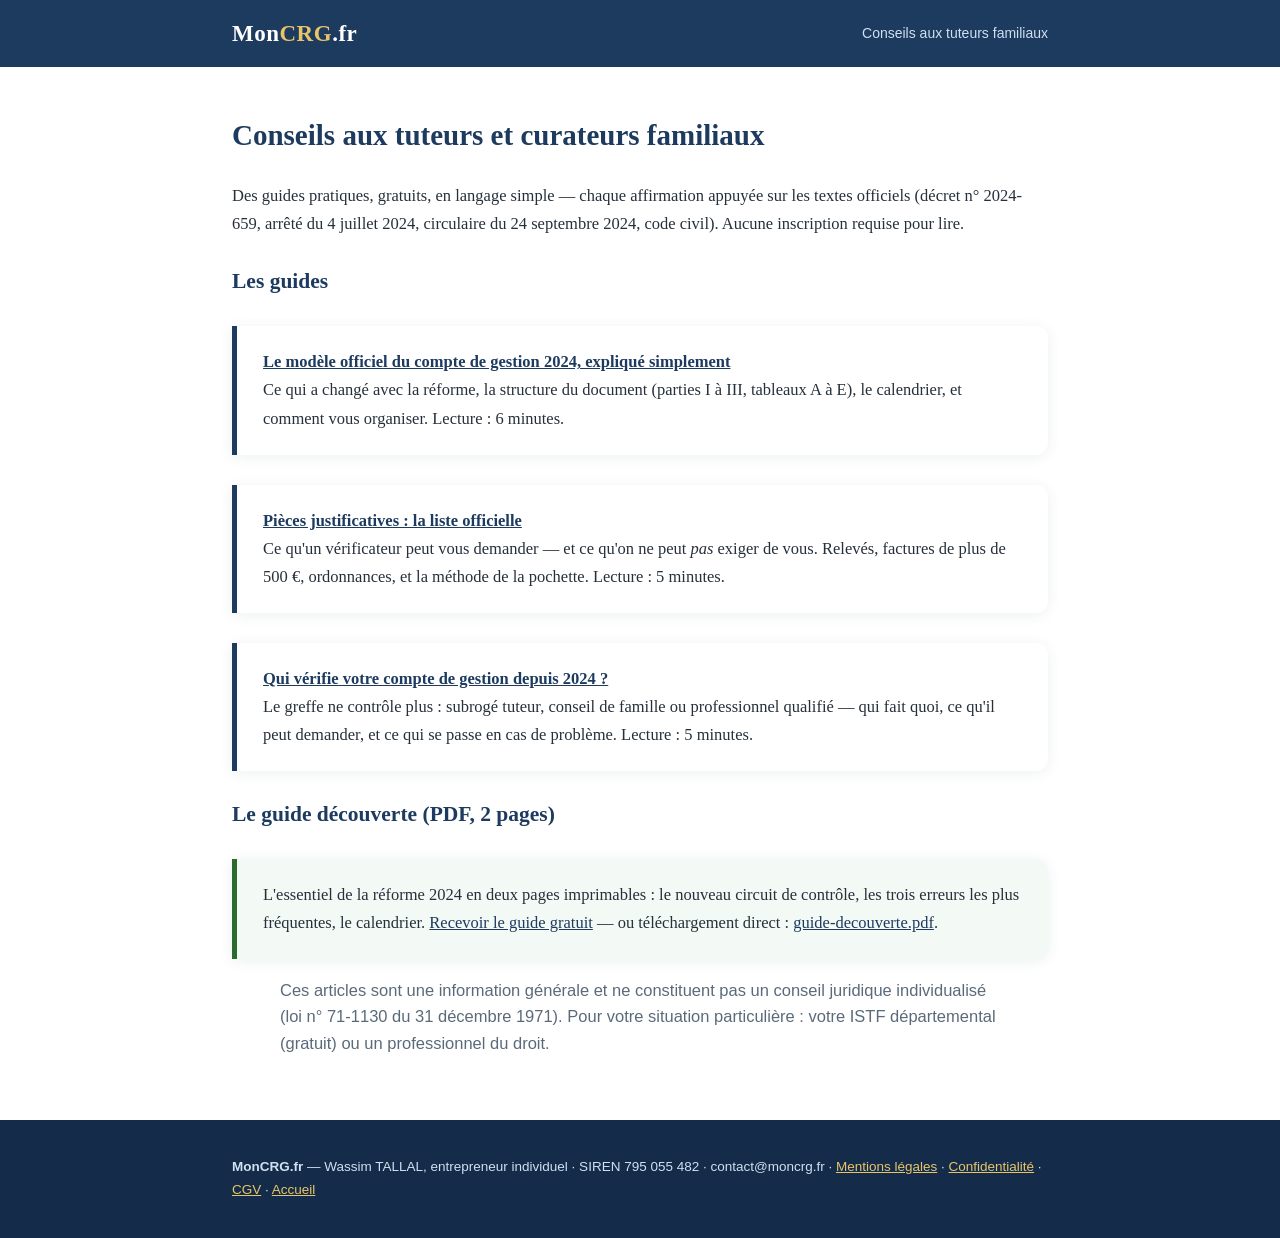
==== conseils/index.html @ 79ce098b "SEO pack: article 3 (qui verifie les comptes), hub /conseils/, JSON-LD (Org+WebSite+SoftwareApplicat" ====
<!DOCTYPE html>
<html lang="fr">
<head>
<meta charset="UTF-8">
<meta name="viewport" content="width=device-width, initial-scale=1.0">
<title>Conseils aux tuteurs et curateurs familiaux | MonCRG</title>
<meta name="description" content="Guides pratiques gratuits pour les tuteurs et curateurs familiaux : modèle officiel du compte de gestion 2024, pièces justificatives, contrôle des comptes. En langage simple, sources officielles.">
<link rel="canonical" href="https://moncrg.fr/conseils/">
<link rel="stylesheet" href="../style.css">
<link rel="icon" type="image/png" sizes="32x32" href="../favicon-32.png">
<link rel="apple-touch-icon" href="../apple-touch-icon.png">
<meta property="og:type" content="website">
<meta property="og:title" content="Conseils aux tuteurs et curateurs familiaux">
<meta property="og:description" content="Guides pratiques gratuits : modèle officiel 2024, pièces justificatives, contrôle des comptes. En langage simple, sources officielles.">
<meta property="og:url" content="https://moncrg.fr/conseils/">
<meta property="og:image" content="https://moncrg.fr/og-image.png">
<meta property="og:locale" content="fr_FR">
<script defer src="https://cloud.umami.is/script.js" data-website-id="9338670e-f9f8-4c94-a887-c5fe9460c493"></script>
<script type="application/ld+json">
{
  "@context": "https://schema.org",
  "@type": "CollectionPage",
  "name": "Conseils aux tuteurs et curateurs familiaux",
  "url": "https://moncrg.fr/conseils/",
  "inLanguage": "fr-FR",
  "isPartOf": {"@type": "WebSite", "name": "MonCRG.fr", "url": "https://moncrg.fr/"}
}
</script>
</head>
<body>

<header>
  <div class="wrap">
    <a href="../index.html" class="logo">Mon<span>CRG</span>.fr</a>
    <div class="head-note">Conseils aux tuteurs familiaux</div>
  </div>
</header>

<main class="legal">
  <div class="wrap">
    <h1>Conseils aux tuteurs et curateurs familiaux</h1>
    <p>Des guides pratiques, gratuits, en langage simple — chaque affirmation appuyée sur les
    textes officiels (décret n°&nbsp;2024-659, arrêté du 4&nbsp;juillet 2024, circulaire du
    24&nbsp;septembre 2024, code civil). Aucune inscription requise pour lire.</p>

    <h2>Les guides</h2>

    <div class="encadre">
      <p><strong><a href="modele-officiel-compte-de-gestion.html">Le modèle officiel du compte de
      gestion 2024, expliqué simplement</a></strong><br>
      Ce qui a changé avec la réforme, la structure du document (parties I à III, tableaux A à E),
      le calendrier, et comment vous organiser. Lecture&nbsp;: 6 minutes.</p>
    </div>

    <div class="encadre">
      <p><strong><a href="pieces-justificatives-compte-de-gestion.html">Pièces justificatives&nbsp;:
      la liste officielle</a></strong><br>
      Ce qu'un vérificateur peut vous demander — et ce qu'on ne peut <em>pas</em> exiger de vous.
      Relevés, factures de plus de 500&nbsp;€, ordonnances, et la méthode de la pochette.
      Lecture&nbsp;: 5 minutes.</p>
    </div>

    <div class="encadre">
      <p><strong><a href="qui-verifie-comptes-tutelle.html">Qui vérifie votre compte de gestion
      depuis 2024&nbsp;?</a></strong><br>
      Le greffe ne contrôle plus&nbsp;: subrogé tuteur, conseil de famille ou professionnel qualifié —
      qui fait quoi, ce qu'il peut demander, et ce qui se passe en cas de problème.
      Lecture&nbsp;: 5 minutes.</p>
    </div>

    <h2>Le guide découverte (PDF, 2 pages)</h2>
    <div class="encadre vert">
      <p>L'essentiel de la réforme 2024 en deux pages imprimables&nbsp;: le nouveau circuit de
      contrôle, les trois erreurs les plus fréquentes, le calendrier.
      <a href="../index.html?utm_source=site&utm_medium=conseils-hub&utm_campaign=guide">Recevoir le
      guide gratuit</a> — ou téléchargement direct&nbsp;:
      <a href="../guide-decouverte.pdf">guide-decouverte.pdf</a>.</p>
    </div>

    <p class="references" style="text-align:left">Ces articles sont une information générale et ne
    constituent pas un conseil juridique individualisé (loi n°&nbsp;71-1130 du 31 décembre 1971).
    Pour votre situation particulière&nbsp;: votre ISTF départemental (gratuit) ou un professionnel
    du droit.</p>
  </div>
</main>

<footer>
  <div class="wrap">
    <div><strong>MonCRG.fr</strong> — Wassim TALLAL, entrepreneur individuel · SIREN 795&nbsp;055&nbsp;482 ·
    contact@moncrg.fr · <a href="../mentions-legales.html">Mentions légales</a> ·
    <a href="../confidentialite.html">Confidentialité</a> · <a href="../cgv.html">CGV</a> ·
    <a href="../index.html">Accueil</a></div>
  </div>
</footer>

</body>
</html>
---- style.css ----
:root {
  --bleu: #1d3a5f;
  --bleu-fonce: #142c4a;
  --bleu-clair: #f0f5fb;
  --accent: #b8860b;
  --accent-clair: #fdf6e3;
  --vert: #2a6b2e;
  --vert-fonce: #1f5323;
  --texte: #26303b;
  --gris: #5b6a7a;
  --bord: #dfe8f2;
  --ombre: 0 2px 14px rgba(29, 58, 95, 0.08);
}
* { margin: 0; padding: 0; box-sizing: border-box; }
html { scroll-behavior: smooth; }
body {
  font-family: Georgia, 'Times New Roman', serif;
  color: var(--texte);
  line-height: 1.7;
  font-size: 18.5px; /* public 50-75 ans : gros caractères, fort contraste */
  background: #fff;
}
.wrap { max-width: 860px; margin: 0 auto; padding: 0 22px; }

/* ---------- Pictogrammes ---------- */
.ico {
  width: 60px; height: 60px; border-radius: 50%;
  background: var(--bleu-clair); color: var(--bleu);
  display: flex; align-items: center; justify-content: center;
  margin-bottom: 14px;
}
.ico svg { width: 30px; height: 30px; fill: none; stroke: currentColor; stroke-width: 1.7; stroke-linecap: round; stroke-linejoin: round; }
.ico.petit { width: 48px; height: 48px; margin: 0 auto 10px; }
.ico.petit svg { width: 24px; height: 24px; }

/* ---------- Header ---------- */
header { background: var(--bleu); color: #fff; padding: 14px 0; }
header .wrap { display: flex; justify-content: space-between; align-items: center; gap: 12px; }
header a { color: #fff; text-decoration: none; }
.logo { font-weight: bold; font-size: 23px; letter-spacing: 0.5px; }
.logo span { color: #e8c469; }
.head-note { font-family: Helvetica, Arial, sans-serif; font-size: 14px; color: #cfe0f0; }
.cta-mini {
  font-family: Helvetica, Arial, sans-serif; font-size: 15px; font-weight: bold;
  border: 1.5px solid #e8c469; color: #e8c469; border-radius: 24px;
  padding: 8px 18px; white-space: nowrap;
}
.cta-mini:hover { background: #e8c469; color: var(--bleu); }

/* ---------- Héro ---------- */
.hero {
  background: linear-gradient(180deg, var(--bleu-clair) 0%, #fafcfe 100%);
  padding: 58px 0 50px; text-align: center;
  border-bottom: 1px solid var(--bord);
}
.hero h1 { font-size: 36px; color: var(--bleu); line-height: 1.25; margin-bottom: 20px; }
.hero p.sous { font-size: 20.5px; color: var(--gris); max-width: 680px; margin: 0 auto 30px; }
.hero p.sous strong { color: var(--texte); }
.badge-reforme {
  display: inline-block; background: #fff; border: 1px solid var(--accent);
  color: #8a6508; border-radius: 22px; padding: 7px 20px;
  font-size: 15px; margin-bottom: 24px; font-family: Helvetica, Arial, sans-serif;
}
br.lg { display: inline; }

/* ---------- Boutons ---------- */
.cta {
  display: inline-block; background: var(--vert); color: #fff;
  font-family: Helvetica, Arial, sans-serif; font-size: 20px; font-weight: bold;
  padding: 18px 40px; border-radius: 10px; text-decoration: none;
  box-shadow: 0 4px 14px rgba(46, 125, 50, 0.3);
  transition: background 0.15s ease;
}
.cta:hover { background: var(--vert-fonce); }
.cta.secondaire { background: #fff; color: var(--vert); border: 2px solid var(--vert); box-shadow: none; }
.badges { display: flex; gap: 10px; justify-content: center; flex-wrap: wrap; margin-top: 20px; }
.badges span {
  background: #fff; border: 1px solid var(--bord); border-radius: 18px;
  padding: 7px 16px; font-size: 14px; font-family: Helvetica, Arial, sans-serif; color: var(--bleu);
}
.stripe-note { font-size: 14px; color: var(--gris); margin-top: 14px; font-family: Helvetica, Arial, sans-serif; max-width: 540px; margin-left: auto; margin-right: auto; }
.stripe-note a { color: var(--bleu); }

/* ---------- Sections ---------- */
section { padding: 56px 0; }
section.alt { background: var(--bleu-clair); }
h2 { color: var(--bleu); font-size: 29px; line-height: 1.3; margin-bottom: 20px; }
h2.centre { text-align: center; }
h2.centre::after {
  content: ""; display: block; width: 56px; height: 3px;
  background: var(--accent); margin: 14px auto 0; border-radius: 2px;
}
.sous-titre { text-align: center; color: var(--gris); max-width: 600px; margin: -6px auto 10px; }
h3 { color: var(--bleu); font-size: 20.5px; margin: 0 0 8px; line-height: 1.35; }
p + p { margin-top: 12px; }
.centre { text-align: center; }
.transition { text-align: center; font-size: 20px; max-width: 640px; margin: 34px auto 0; color: var(--gris); }
.transition strong { color: var(--bleu); }
.references {
  font-family: Helvetica, Arial, sans-serif; font-size: 13.5px; color: var(--gris);
  margin-top: 18px; text-align: center; max-width: 720px; margin-left: auto; margin-right: auto;
  line-height: 1.6;
}

/* ---------- Cartes en grille ---------- */
.cards3 { display: grid; grid-template-columns: repeat(3, 1fr); gap: 22px; margin-top: 32px; }
.card {
  background: #fff; border: 1px solid var(--bord); border-radius: 14px;
  padding: 26px 24px; box-shadow: var(--ombre);
}
.card p { font-size: 16.5px; color: var(--gris); }
.card p strong, .card p em { color: var(--texte); }
.card p a { color: var(--bleu); }
.num {
  font-family: Helvetica, Arial, sans-serif; font-size: 13.5px; font-weight: bold;
  color: var(--accent); text-transform: uppercase; letter-spacing: 1px; margin-bottom: 4px;
}

/* ---------- Avant / Après ---------- */
.avant-apres { display: grid; grid-template-columns: 1fr 1fr; gap: 22px; margin-top: 30px; }
.aa-col { background: #fff; border: 1px solid var(--bord); border-radius: 14px; padding: 24px; }
.aa-col.apres { border: 2px solid var(--bleu); box-shadow: var(--ombre); }
.aa-titre {
  font-family: Helvetica, Arial, sans-serif; font-weight: bold; font-size: 14px;
  text-transform: uppercase; letter-spacing: 1px; color: var(--gris); margin-bottom: 10px;
}
.aa-col.apres .aa-titre { color: var(--accent); }
.aa-col p { font-size: 17px; }

/* ---------- Frise verticale « vos 79 € » ---------- */
.vtl { max-width: 640px; margin: 34px auto 0; position: relative; }
.vtl::before {
  content: ""; position: absolute; left: 29px; top: 30px; bottom: 30px;
  width: 2px; background: var(--bord);
}
.vtl-item { display: flex; gap: 20px; position: relative; padding-bottom: 30px; }
.vtl-item:last-child { padding-bottom: 0; }
.vtl-ico {
  flex-shrink: 0; width: 60px; height: 60px; border-radius: 50%;
  background: #fff; border: 2px solid var(--bleu); color: var(--bleu);
  display: flex; align-items: center; justify-content: center; z-index: 1;
}
.vtl-ico svg { width: 28px; height: 28px; fill: none; stroke: currentColor; stroke-width: 1.7; stroke-linecap: round; stroke-linejoin: round; }
.vtl-corps { background: #fff; border: 1px solid var(--bord); border-radius: 14px; padding: 20px 24px; box-shadow: var(--ombre); flex: 1; }
.vtl-corps p { font-size: 16.5px; color: var(--gris); }
.vtl-corps p strong { color: var(--texte); }
.quand {
  font-family: Helvetica, Arial, sans-serif; font-weight: bold; color: var(--accent);
  font-size: 14px; text-transform: uppercase; letter-spacing: 0.8px; margin-bottom: 4px;
}

/* ---------- Carte prix ---------- */
.prix-carte {
  background: #fff; border: 2px solid var(--vert); border-radius: 16px;
  max-width: 520px; margin: 40px auto 0; padding: 34px 30px; text-align: center;
  box-shadow: 0 6px 24px rgba(29, 58, 95, 0.12);
}
.prix-carte .prix { font-size: 50px; color: var(--bleu); font-weight: bold; line-height: 1.1; }
.prix-carte .prix small { font-size: 18px; color: var(--gris); font-weight: normal; }
.prix-carte ul { text-align: left; margin: 20px 0 24px; }
.compteur { font-family: Helvetica, Arial, sans-serif; font-size: 15px; color: var(--accent); font-weight: bold; margin-bottom: 16px; }
ul.points { list-style: none; }
ul.points li { padding: 9px 0 9px 34px; position: relative; font-size: 17px; }
ul.points li::before { content: "✓"; color: var(--vert); font-weight: bold; position: absolute; left: 0; font-size: 20px; }
ul.points li a { color: var(--bleu); }

/* ---------- Garanties ---------- */
.garanties-grid {
  display: grid; grid-template-columns: repeat(3, 1fr); gap: 18px;
  max-width: 760px; margin: 34px auto 0; text-align: center;
}
.gar { background: #fff; border: 1px solid var(--bord); border-radius: 14px; padding: 22px 18px; }
.gar .ico { color: var(--vert); background: #f3f9f4; }
.gar p { font-size: 15px; font-family: Helvetica, Arial, sans-serif; color: var(--gris); line-height: 1.55; }
.gar p strong { color: var(--texte); font-size: 16px; }

/* ---------- Encadrés ---------- */
.encadre {
  background: #fff; border-left: 5px solid var(--bleu); padding: 22px 26px;
  margin-top: 30px; border-radius: 0 12px 12px 0; box-shadow: var(--ombre);
}
.encadre.vert { border-left-color: var(--vert); background: #f3f9f4; }
section.alt .encadre { background: #fff; }
section:not(.alt) .encadre { background: var(--bleu-clair); box-shadow: none; }

/* ---------- Fondateur ---------- */
.fondateur { display: flex; gap: 28px; align-items: flex-start; max-width: 720px; margin: 28px auto 0; }
.fondateur img {
  width: 132px; height: 132px; border-radius: 50%; object-fit: cover;
  background: #ccd5e0; flex-shrink: 0; border: 4px solid var(--bleu-clair);
  box-shadow: var(--ombre);
}
.mention-ei { font-size: 15px; color: var(--gris); font-family: Helvetica, Arial, sans-serif; }

/* ---------- Cadeau ---------- */
.section-cadeau { border-top: 3px solid var(--accent); background: #fafcfe; }
.section-cadeau p { max-width: 720px; margin-left: auto; margin-right: auto; }

/* ---------- FAQ ---------- */
.faq dl { max-width: 760px; margin: 0 auto; }
.faq dt {
  font-weight: bold; color: var(--bleu); margin-top: 26px; font-size: 19px;
  padding-top: 20px; border-top: 1px solid var(--bord);
}
.faq dt:first-of-type { border-top: none; padding-top: 0; }
.faq dd { margin-top: 8px; color: var(--gris); }
.faq dd strong { color: var(--texte); }
.faq dd a { color: var(--bleu); }
.retenue {
  background: var(--bleu-clair); border: 1px dashed #b9cade; border-radius: 12px;
  padding: 24px; margin: 36px auto 0; max-width: 640px;
}
.retenue label { font-weight: bold; color: var(--bleu); display: block; margin-bottom: 12px; }
.retenue input[type=text] {
  width: 100%; padding: 13px; font-size: 16px; border: 1px solid #b9cade;
  border-radius: 8px; font-family: Georgia, serif; background: #fff;
}
.retenue button { margin-top: 12px; }

/* ---------- Capture guide ---------- */
.capture {
  background: #fff; border: 1px solid var(--bord); border-radius: 14px;
  padding: 26px; margin-top: 28px; box-shadow: var(--ombre);
  max-width: 680px; margin-left: auto; margin-right: auto;
}

/* ---------- Pied de page ---------- */
footer { background: var(--bleu-fonce); color: #cfe0f0; padding: 36px 0; font-size: 13.5px; font-family: Helvetica, Arial, sans-serif; }
footer a { color: #e8c469; }
.disclaimer { margin-top: 14px; line-height: 1.6; color: #9fb4ca; }

/* ---------- Pages légales ---------- */
main.legal { padding: 44px 0 64px; }
main.legal h1 { color: var(--bleu); font-size: 29px; margin-bottom: 22px; }
main.legal h2 { font-size: 21.5px; margin-top: 30px; }
main.legal p, main.legal li { font-size: 16.5px; }
main.legal ul, main.legal ol { padding-left: 24px; margin-top: 8px; }
main.legal a { color: var(--bleu); }
main.legal .todo { background: var(--accent-clair); border: 1px dashed var(--accent); padding: 10px 14px; border-radius: 6px; font-family: Helvetica, Arial, sans-serif; font-size: 14px; }

/* ---------- Mobile ---------- */
@media (max-width: 700px) {
  body { font-size: 17.5px; }
  .hero { padding: 40px 0 36px; }
  .hero h1 { font-size: 26.5px; }
  .hero p.sous { font-size: 18px; }
  br.lg { display: none; }
  h2 { font-size: 24px; }
  section { padding: 42px 0; }
  .cards3, .avant-apres, .garanties-grid { grid-template-columns: 1fr; }
  .fondateur { flex-direction: column; align-items: center; text-align: left; }
  .fondateur img { width: 120px; height: 120px; }
  .cta { display: block; text-align: center; padding: 17px 20px; }
  .cta.secondaire { display: inline-block; }
  .cta-mini { font-size: 13.5px; padding: 7px 13px; }
  .vtl::before { left: 24px; }
  .vtl-item { gap: 14px; }
  .vtl-ico { width: 50px; height: 50px; }
  .vtl-ico svg { width: 24px; height: 24px; }
  .prix-carte { padding: 26px 20px; }
}
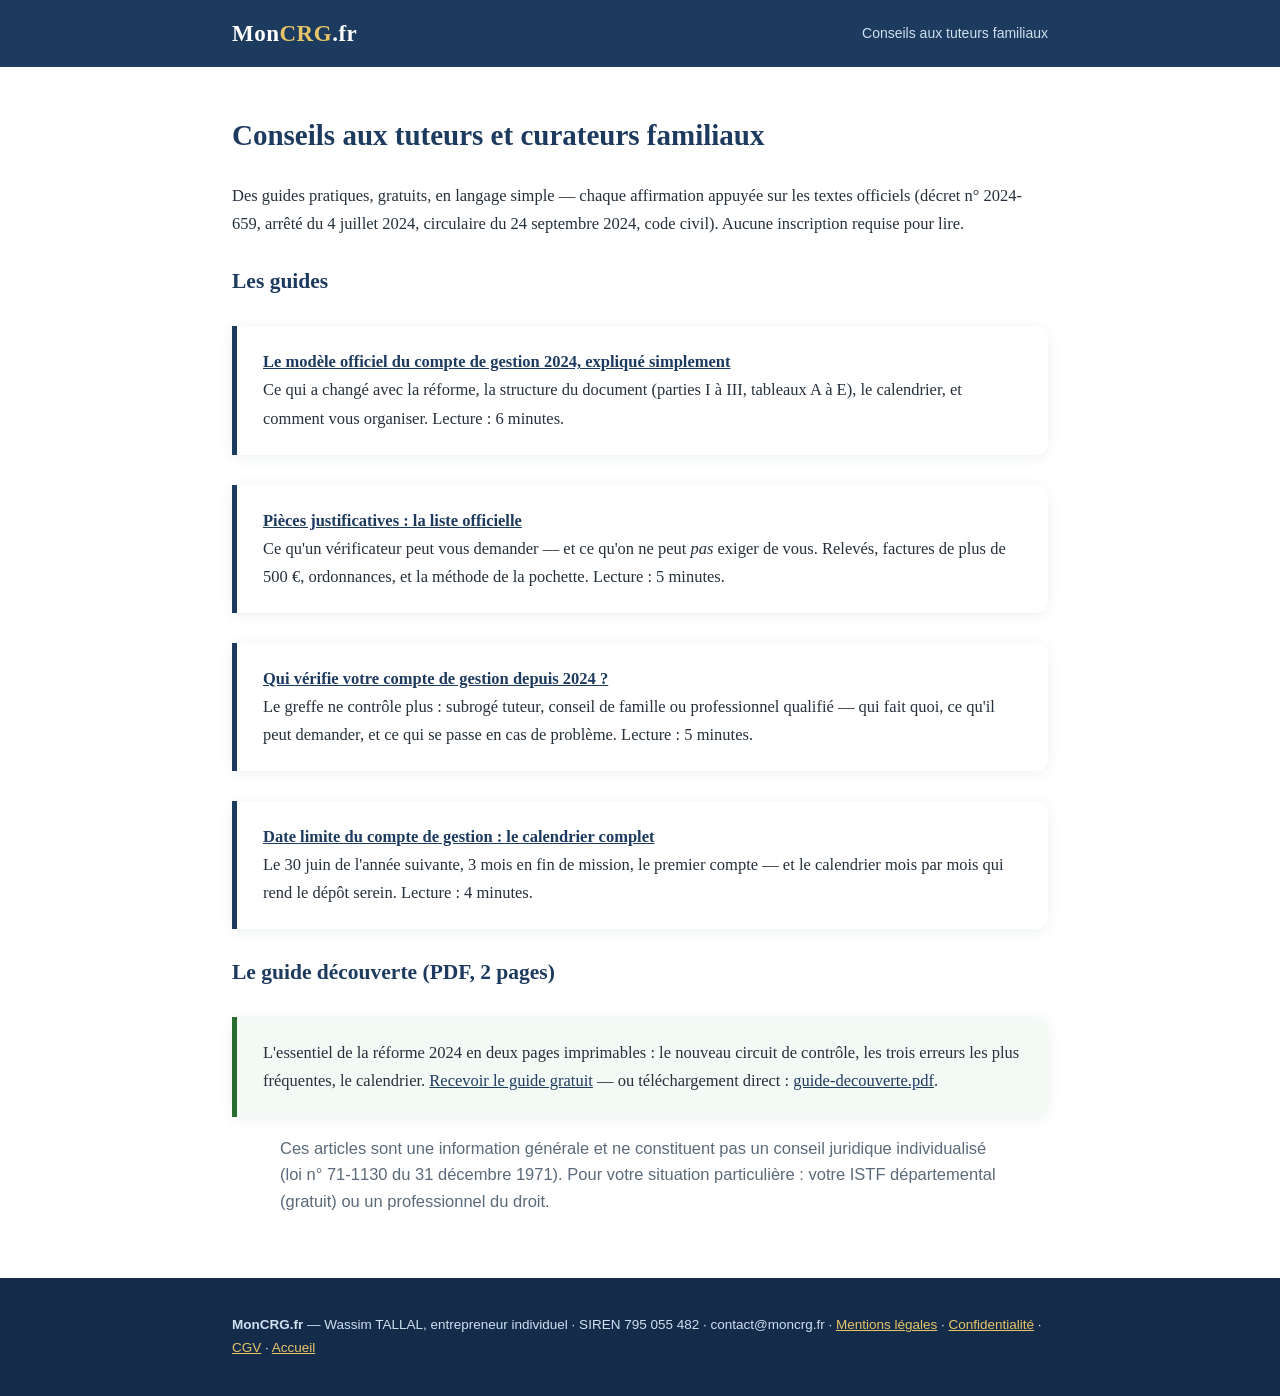
==== commit 6eda851b: "SEO article 4: date limite du compte de gestion (calendrier complet) + hub + sitemap Co-Authored-By:" ====
--- a/conseils/index.html
+++ b/conseils/index.html
@@ -68,6 +68,13 @@
       Lecture&nbsp;: 5 minutes.</p>
     </div>
 
+    <div class="encadre">
+      <p><strong><a href="date-limite-compte-de-gestion.html">Date limite du compte de
+      gestion&nbsp;: le calendrier complet</a></strong><br>
+      Le 30 juin de l'année suivante, 3 mois en fin de mission, le premier compte — et le
+      calendrier mois par mois qui rend le dépôt serein. Lecture&nbsp;: 4 minutes.</p>
+    </div>
+
     <h2>Le guide découverte (PDF, 2 pages)</h2>
     <div class="encadre vert">
       <p>L'essentiel de la réforme 2024 en deux pages imprimables&nbsp;: le nouveau circuit de
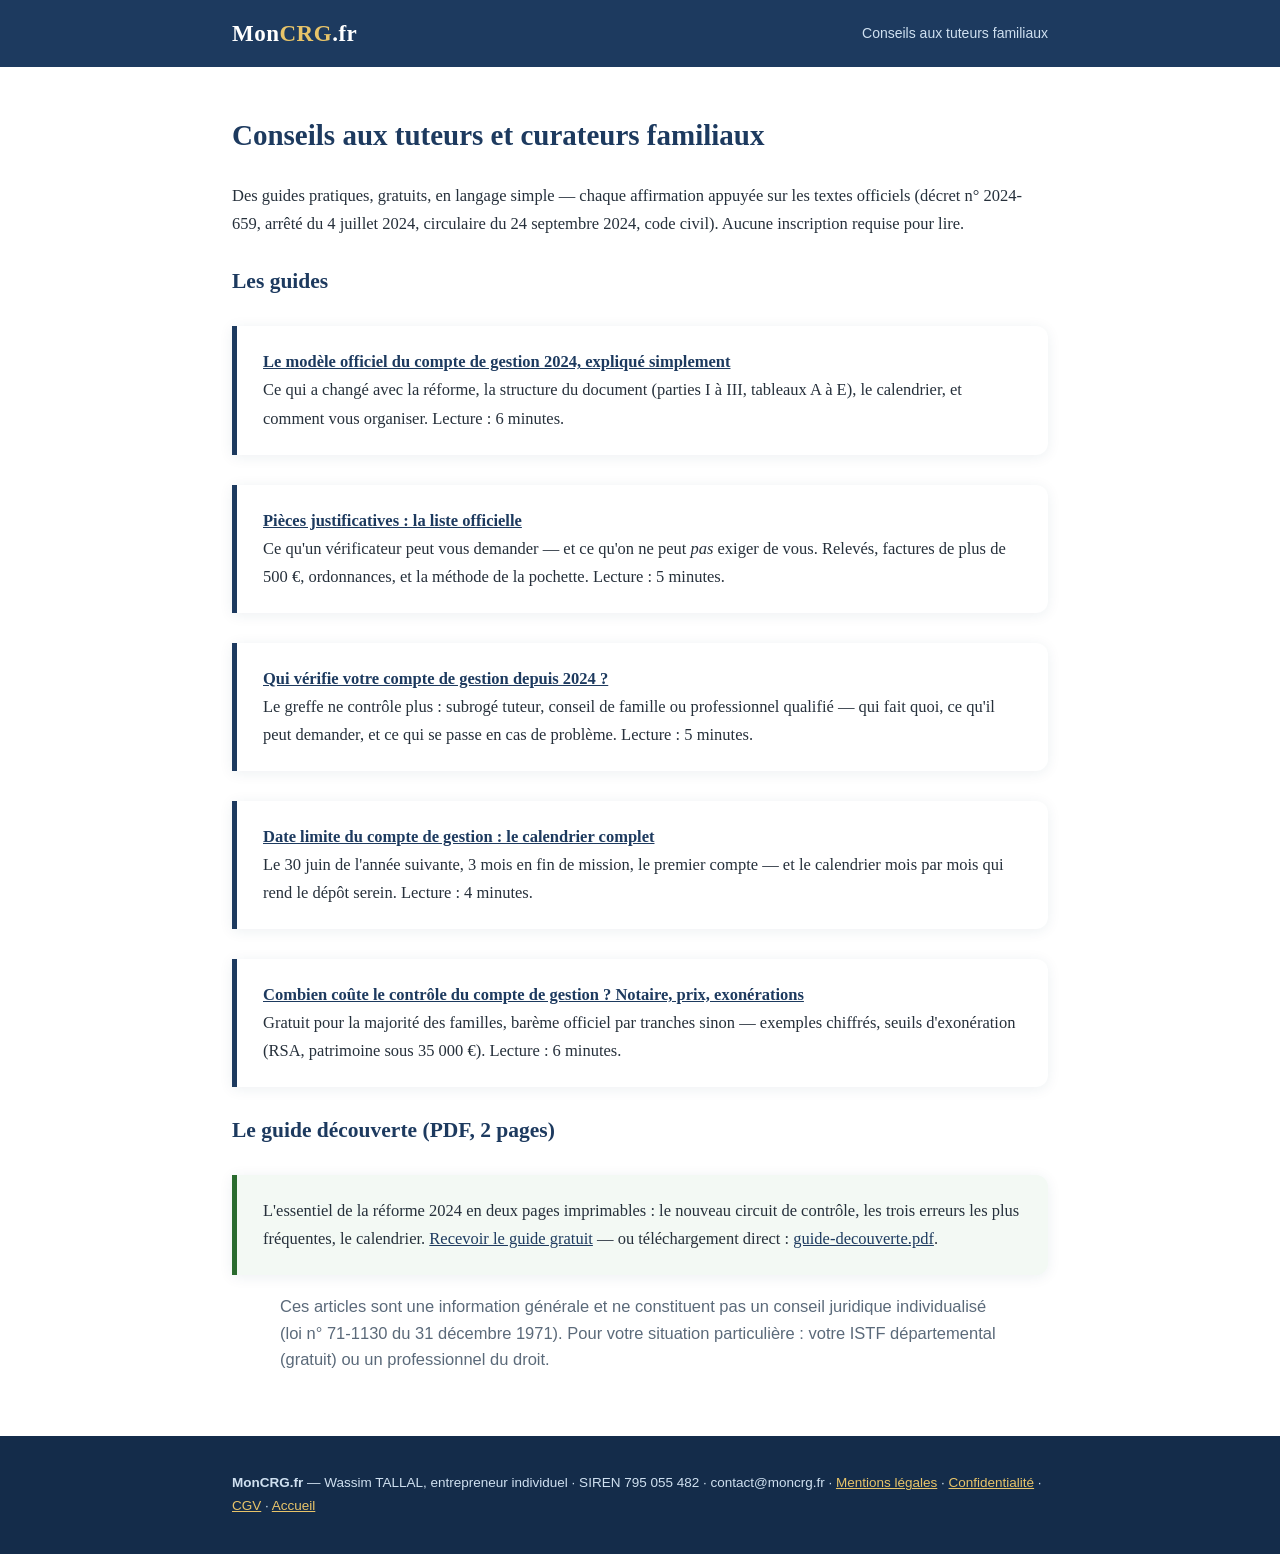
==== commit a213070a: "Ajoute article 5 (cout controle notaire) au hub /conseils/" ====
--- a/conseils/index.html
+++ b/conseils/index.html
@@ -75,6 +75,14 @@
       calendrier mois par mois qui rend le dépôt serein. Lecture&nbsp;: 4 minutes.</p>
     </div>
 
+    <div class="encadre">
+      <p><strong><a href="cout-controle-compte-gestion-notaire.html">Combien coûte le contrôle du
+      compte de gestion&nbsp;? Notaire, prix, exonérations</a></strong><br>
+      Gratuit pour la majorité des familles, barème officiel par tranches sinon — exemples
+      chiffrés, seuils d'exonération (RSA, patrimoine sous 35&nbsp;000&nbsp;€).
+      Lecture&nbsp;: 6 minutes.</p>
+    </div>
+
     <h2>Le guide découverte (PDF, 2 pages)</h2>
     <div class="encadre vert">
       <p>L'essentiel de la réforme 2024 en deux pages imprimables&nbsp;: le nouveau circuit de
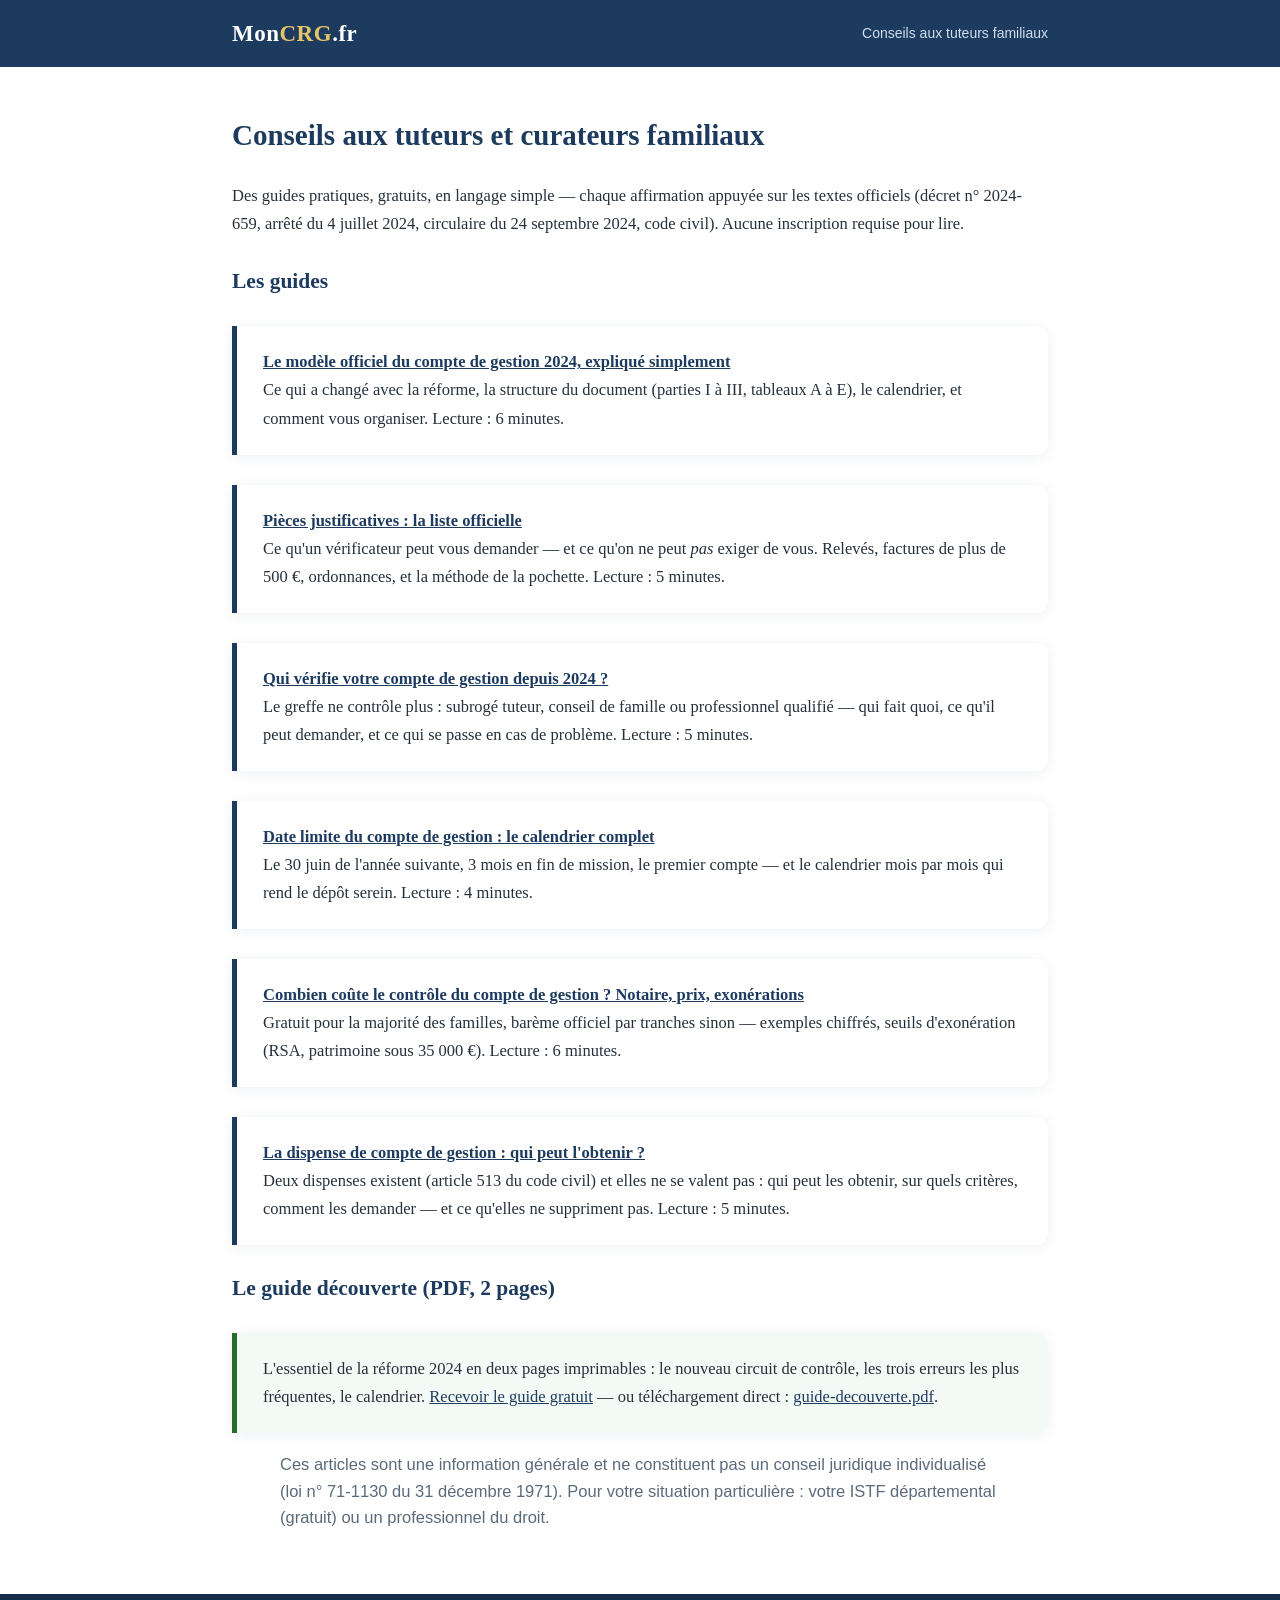
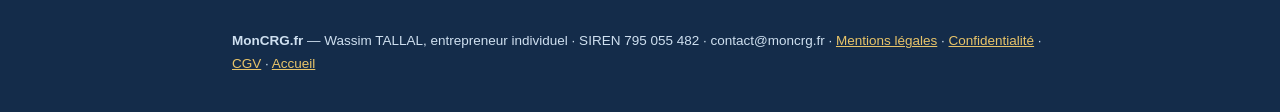
==== commit 64c24983: "SEO article 6: la dispense de compte de gestion (art. 513, deux dispenses distinctes) + hub + sitema" ====
--- a/conseils/index.html
+++ b/conseils/index.html
@@ -83,6 +83,14 @@
       Lecture&nbsp;: 6 minutes.</p>
     </div>
 
+    <div class="encadre">
+      <p><strong><a href="dispense-compte-de-gestion.html">La dispense de compte de gestion&nbsp;:
+      qui peut l'obtenir&nbsp;?</a></strong><br>
+      Deux dispenses existent (article 513 du code civil) et elles ne se valent pas&nbsp;: qui peut
+      les obtenir, sur quels critères, comment les demander — et ce qu'elles ne suppriment pas.
+      Lecture&nbsp;: 5 minutes.</p>
+    </div>
+
     <h2>Le guide découverte (PDF, 2 pages)</h2>
     <div class="encadre vert">
       <p>L'essentiel de la réforme 2024 en deux pages imprimables&nbsp;: le nouveau circuit de
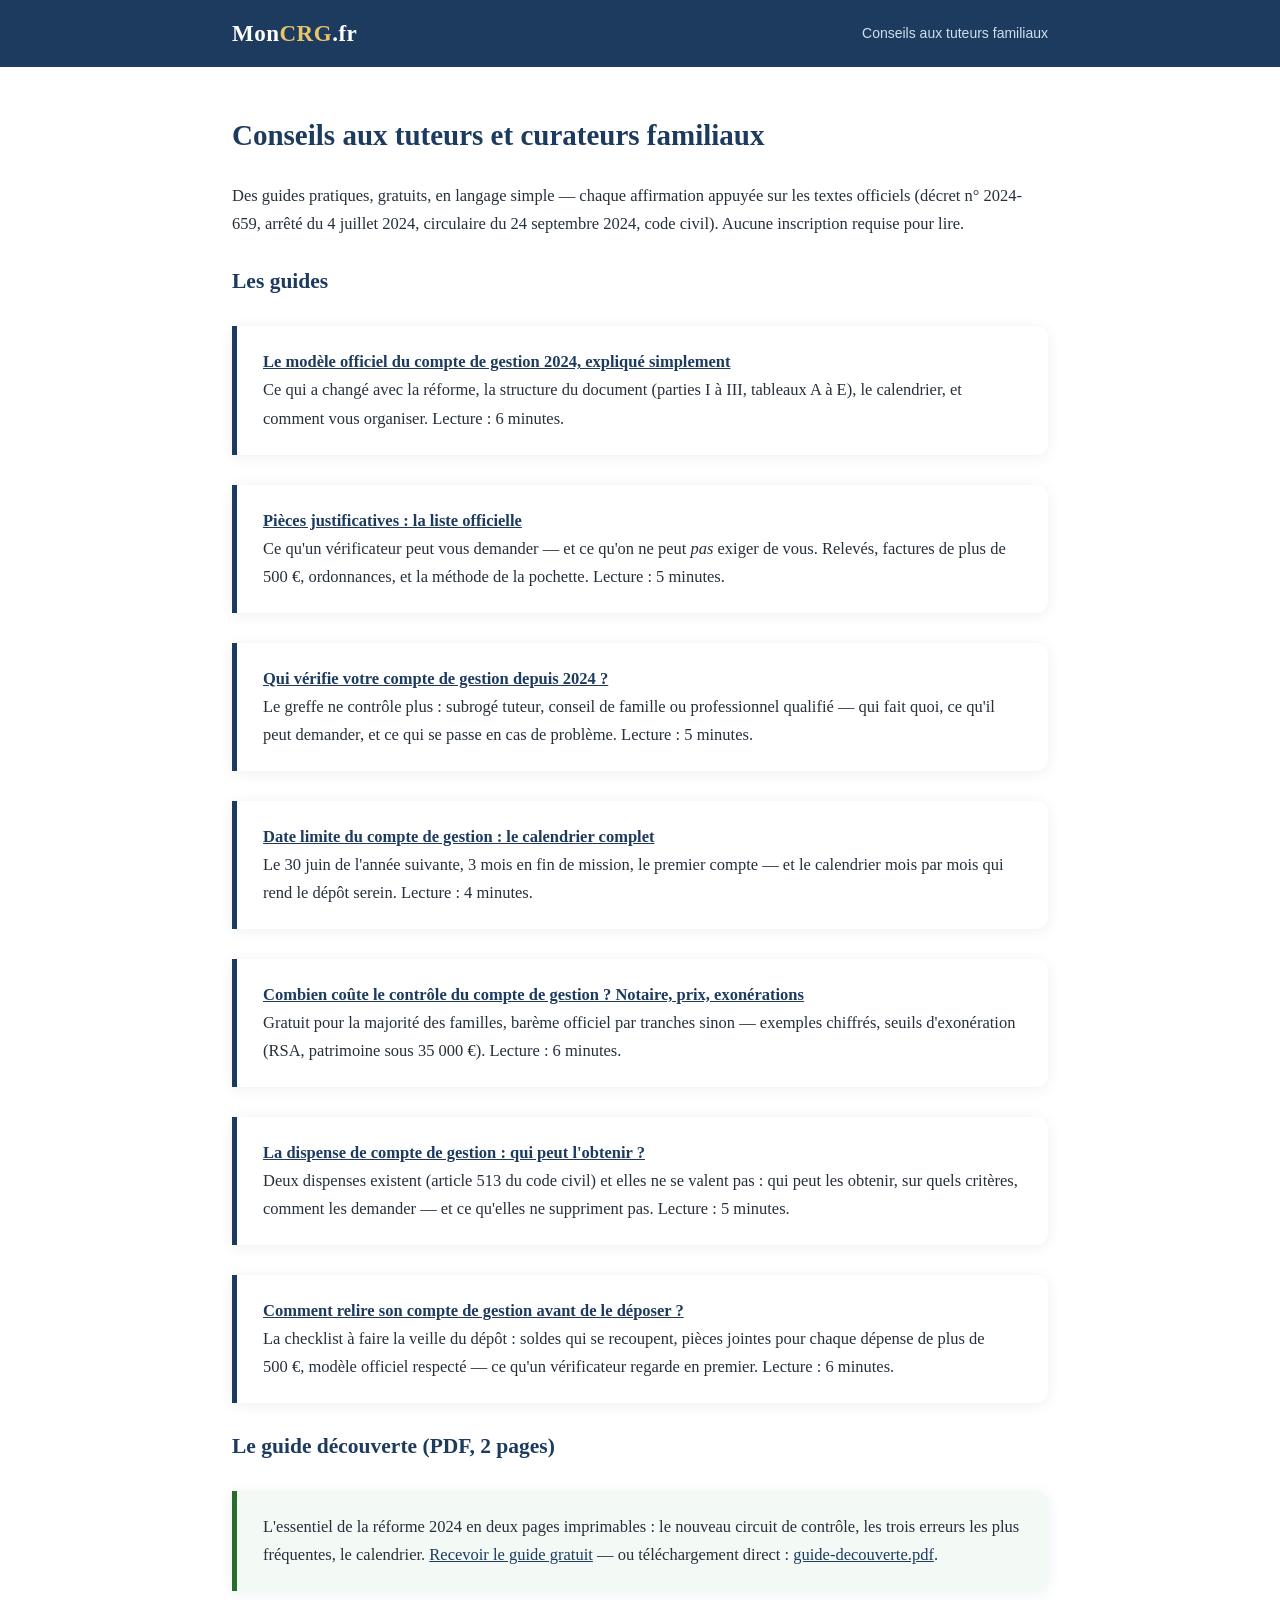
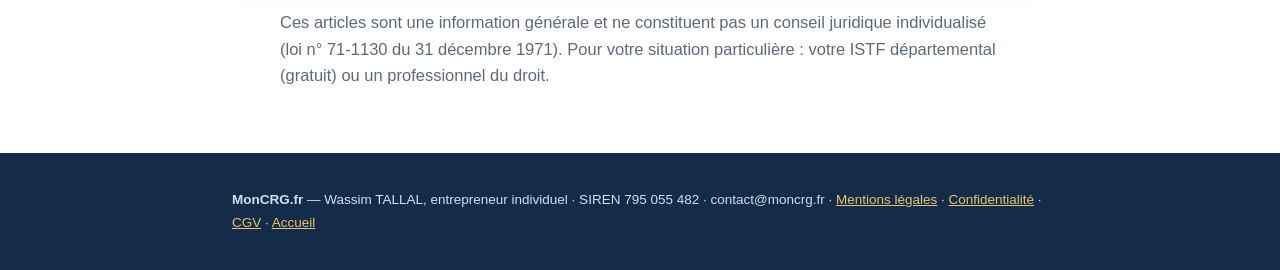
==== commit 9c195708: "conseils: nouvel article - comment relire son compte de gestion avant de le deposer Checklist de rel" ====
--- a/conseils/index.html
+++ b/conseils/index.html
@@ -91,6 +91,14 @@
       Lecture&nbsp;: 5 minutes.</p>
     </div>
 
+    <div class="encadre">
+      <p><strong><a href="comment-relire-compte-de-gestion.html">Comment relire son compte de
+      gestion avant de le déposer&nbsp;?</a></strong><br>
+      La checklist à faire la veille du dépôt&nbsp;: soldes qui se recoupent, pièces jointes pour
+      chaque dépense de plus de 500&nbsp;€, modèle officiel respecté — ce qu'un vérificateur
+      regarde en premier. Lecture&nbsp;: 6 minutes.</p>
+    </div>
+
     <h2>Le guide découverte (PDF, 2 pages)</h2>
     <div class="encadre vert">
       <p>L'essentiel de la réforme 2024 en deux pages imprimables&nbsp;: le nouveau circuit de
--- a/style.css
+++ b/style.css
@@ -259,3 +259,5 @@
   .vtl-ico svg { width: 24px; height: 24px; }
   .prix-carte { padding: 26px 20px; }
 }
+
+.legal .signature{font-style:italic;color:#1d3a5f;margin-top:-.4em;font-size:.95em}
